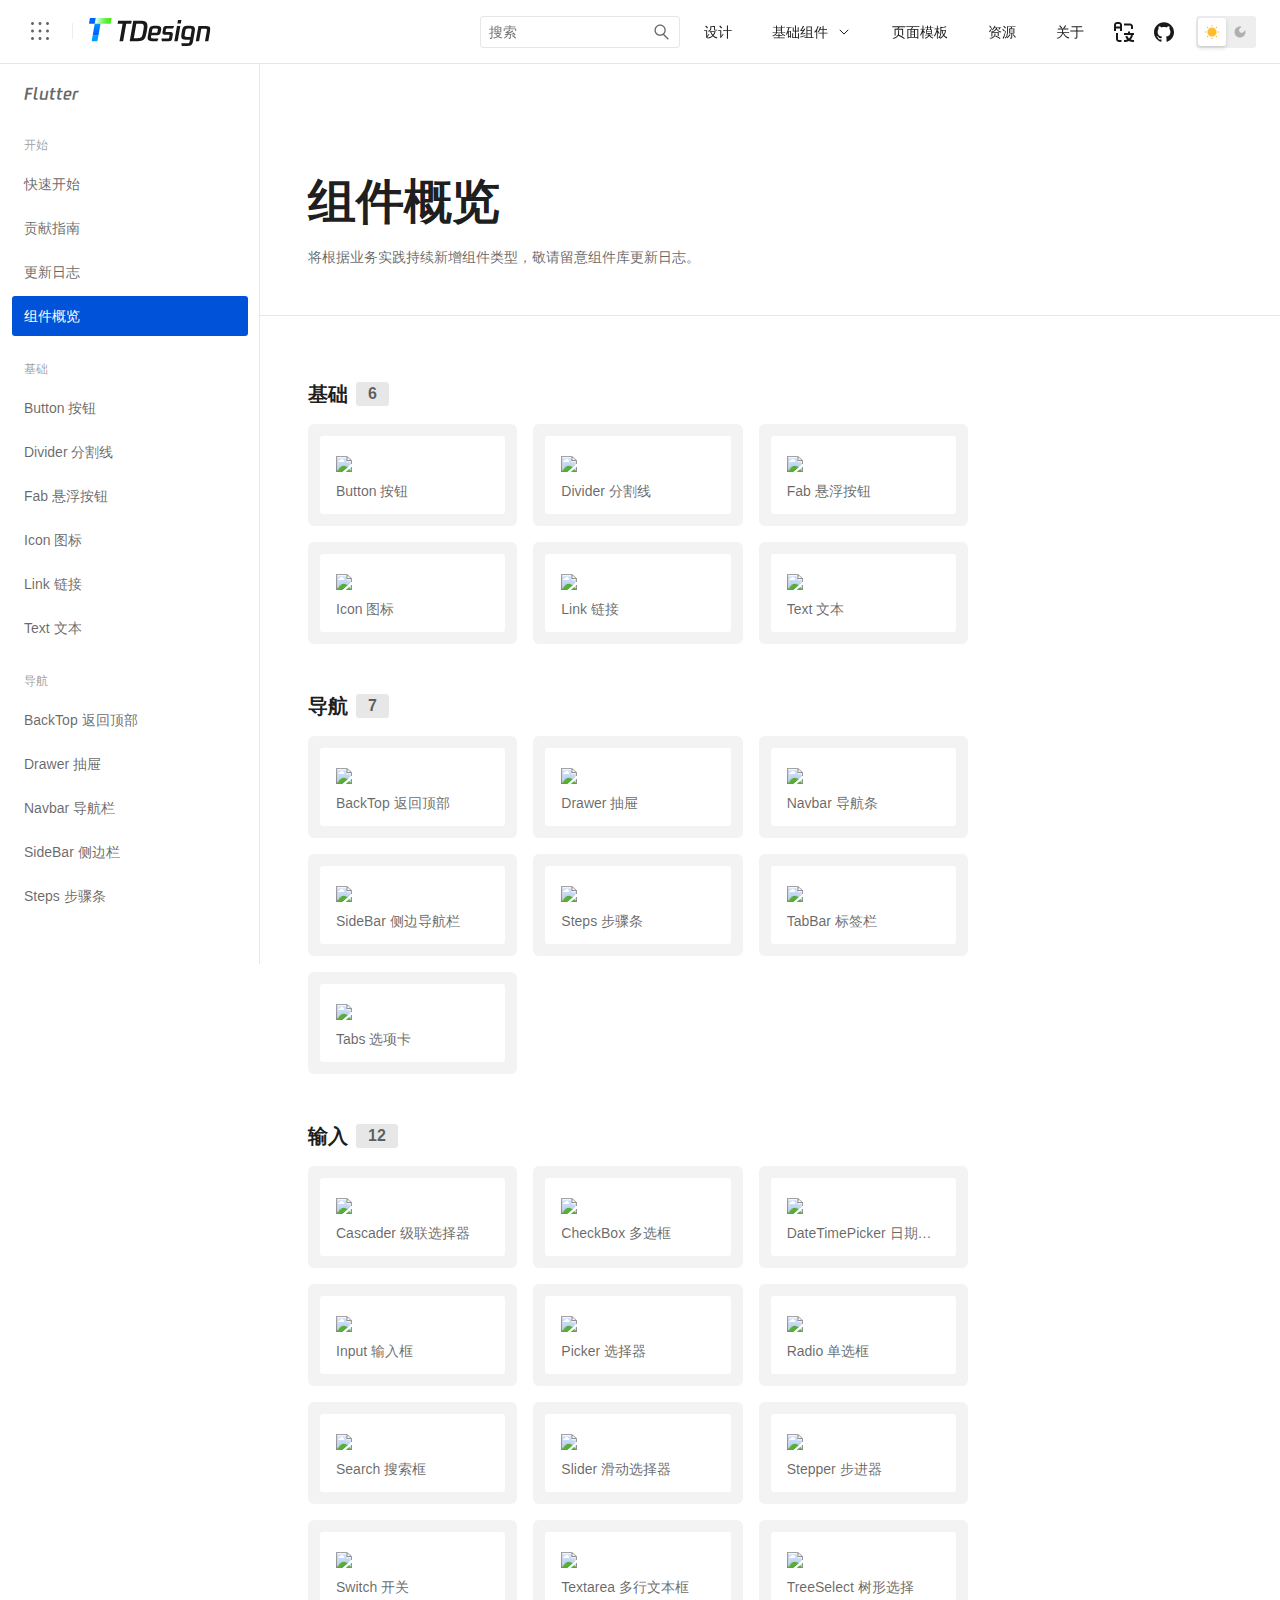
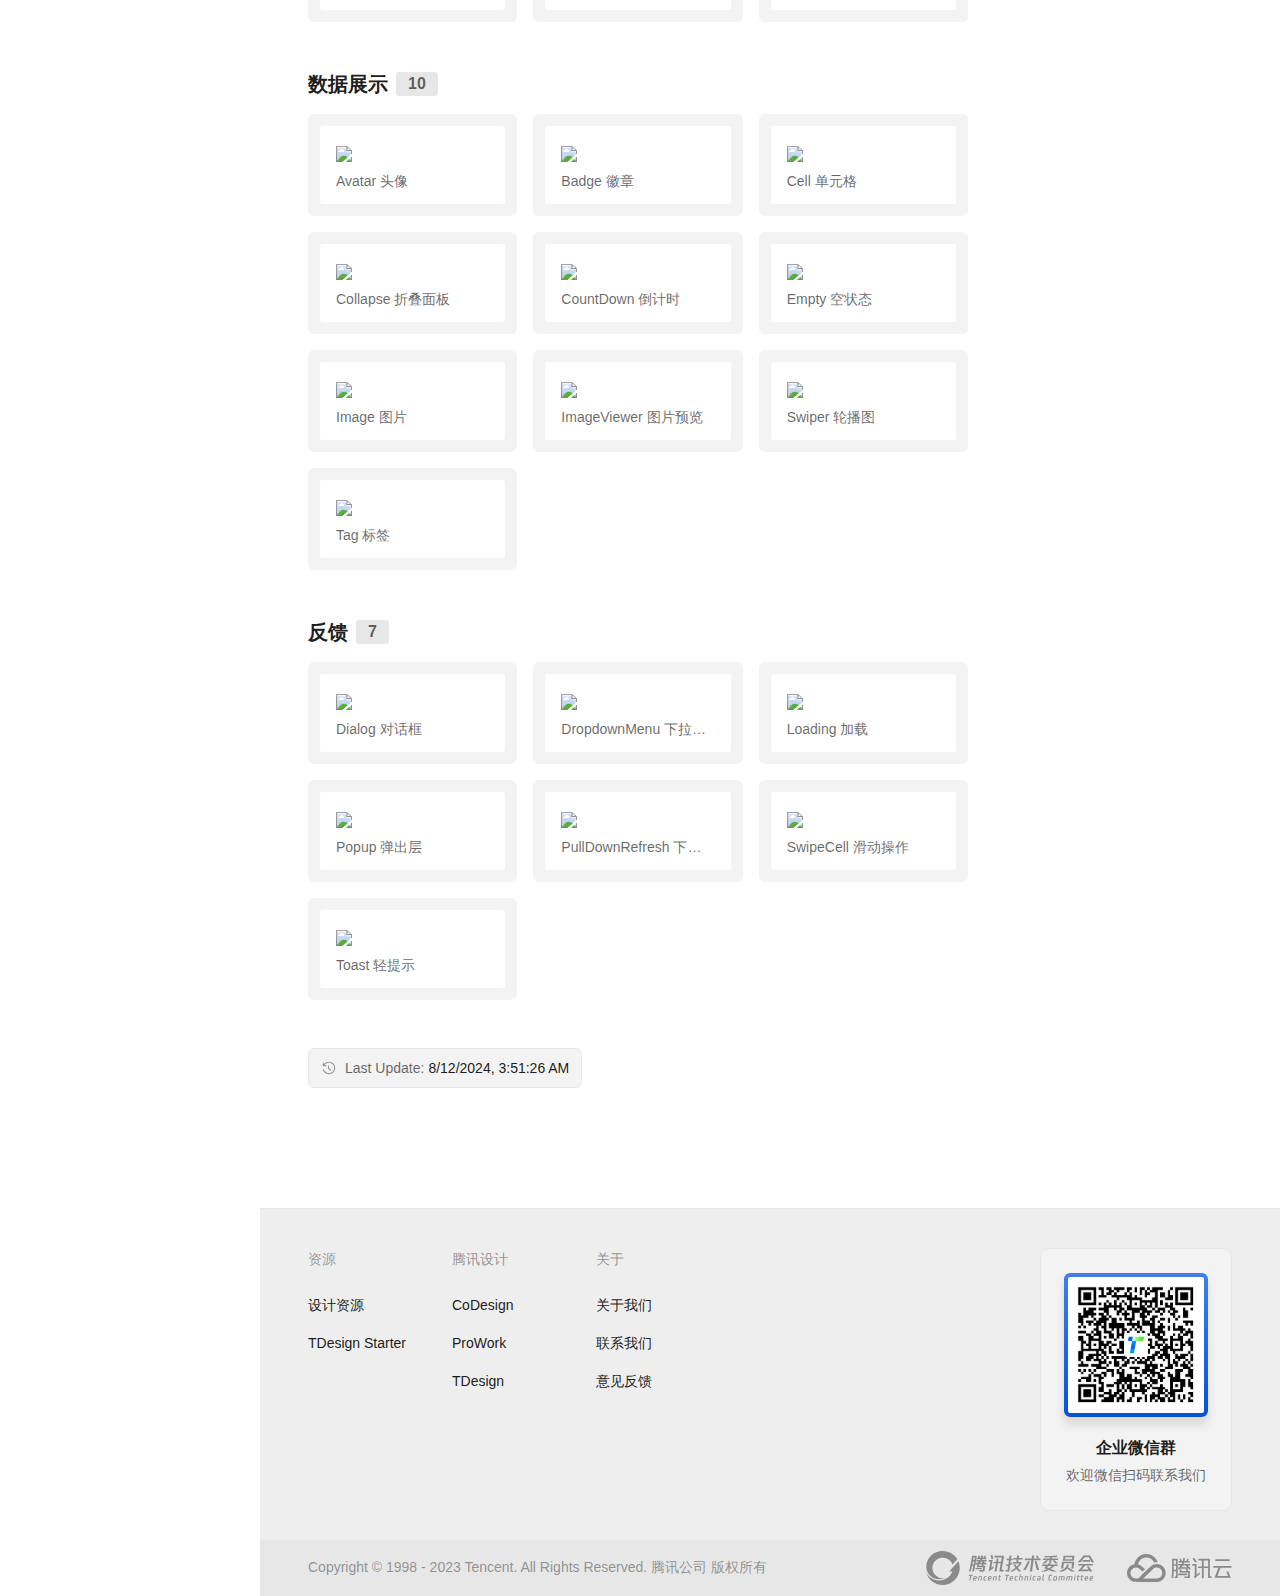
==== index.html @ 35af296a "修改路径" ====
<!DOCTYPE html>
<html>
<head>
  <meta charset="UTF-8">
  <meta name="viewport" content="width=device-width, initial-scale=1.0">
  <meta http-equiv="X-UA-Compatible" content="ie=edge">
  <title>TDesign</title>
  <!--[if lte IE 9]>
  <style>
    #app {
      display: none;
    }
  </style>
  <![endif]-->
  <script type="module" crossorigin src="/assets/site.b6fa4b6e.js"></script>
  <link rel="stylesheet" href="/assets/site.03813354.css">
</head>

<body>
  <!--[if lte IE 9]>
    <h1 style="position: absolute; width: 100%; text-align:center; top: 45%">请使用 IE 10 以及更新版本的浏览器访问，建议使用 <a href="https://www.google.cn/chrome/">Chrome</a></h1>
  <![endif]-->

  <td-stats></td-stats>
  <div id="app">
    <app></app>
  </div>
  
</body>
</html>
---- assets/site.03813354.css ----
:root,:root[theme-mode=light]{--header-height: 64px;--doc-header-height: 252px;--aside-width: 260px;--footer-height: 388px;--border-radius: 3px;--theme-block-light-display: block;--theme-block-dark-display: none;--content-max-width: 960px;--content-padding-right: 264px;--content-padding-left-right: 24px;--header-box-shadow: inset 0 -1px 0 #e7e7e7;--footer-box-shadow: inset 0 1px 0 #e7e7e7;--aside-box-shadow: inset -1px 0 0 #e7e7e7;--portal-box-shadow: inset 1px 0px 0px #dcdcdc, inset -1px 0px 0px #dcdcdc, inset 0px -1px 0px #dcdcdc, inset 0px 1px 0px #dcdcdc;--table-box-shadow: inset 0px 1px 0px #e7e7e7, inset 0px -1px 0px #e7e7e7, inset -1px 0px 0px #e7e7e7, inset 1px 0px 0px #e7e7e7;--shadow-1: 0 1px 10px rgba(0, 0, 0, .05), 0 4px 5px rgba(0, 0, 0, 8%), 0 2px 4px -1px rgba(0, 0, 0, 12%);--shadow-2: 0 3px 14px 2px rgba(0, 0, 0, .05), 0 8px 10px 1px rgba(0, 0, 0, 6%), 0 5px 5px -3px rgba(0, 0, 0, 10%);--shadow-3: 0 6px 30px 5px rgba(0, 0, 0, .05), 0 16px 24px 2px rgba(0, 0, 0, 4%), 0 8px 10px -5px rgba(0, 0, 0, 8%);--shadow-inset-top: inset 0 .5px 0 #dcdcdc;--shadow-inset-right: inset .5px 0 0 #dcdcdc;--shadow-inset-bottom: inset 0 -.5px 0 #dcdcdc;--shadow-inset-left: inset -.5px 0 0 #dcdcdc;--anim-time-fn-easing: cubic-bezier(.38, 0, .24, 1);--anim-time-fn-ease-out: cubic-bezier(0, 0, .15, 1);--anim-time-fn-ease-in: cubic-bezier(.82, 0, 1, .9);--anim-duration-base: .2s;--anim-duration-moderate: .24s;--anim-duration-slow: .28s;--bg-color-page: #f5f5f5;--bg-color-secondarypage: #f5f5f5;--bg-color-demo: #fff;--bg-color-demo-secondary: #eee;--bg-color-code: #f3f3f3;--bg-color-code-linear: linear-gradient(180deg, #f3f3f3 0%, rgba(243, 243, 243, 0) 100%);--bg-color-footer: #eee;--bg-color-secondaryfooter: #e7e7e7;--bg-color-docpage: #fff;--bg-color-container: #fff;--bg-color-container-transparent: rgba(255, 255, 255, .9);--bg-color-secondarycontainer: #f5f5f5;--bg-color-component: #eee;--bg-color-component-transparent: rgba(238, 238, 238, .8);--bg-color-tag: #eee;--bg-color-tab: #eee;--bg-color-table: #fff;--bg-color-thead: #dcdcdc;--bg-color-navigation: #fff;--bg-color-card: #fff;--component-stroke: #eee;--component-border: #e7e7e7;--bg-color-demo-hover: rgba(0, 0, 0, .05);--bg-color-demo-select: rgba(0, 0, 0, .1);--bg-color-code-hover: #e7e7e7;--bg-color-code-select: #dcdcdc;--bg-color-container-hover: #f3f3f3;--bg-color-container-select: #eee;--bg-color-component-hover: #dcdcdc;--bg-color-component-select: #a6a6a6;--bg-color-tab-select: #fff;--bg-color-table-hover: #f5f5f5;--bg-color-navigation-hover: #f3f3f3;--bg-color-navigation-select: #e7e7e7;--bg-color-card-hover: #f3f3f3;--bg-color-scroll: rgba(0, 0, 0, .14);--bg-color-component-disabled: #eee;--text-primary: rgba(0, 0, 0, .9);--text-secondary: rgba(0, 0, 0, .6);--text-placeholder: rgba(0, 0, 0, .4);--text-disabled: rgba(0, 0, 0, .26);--text-anti: #fff;--text-interactive: #0052d9;--brand-main: #0052d9;--brand-main-hover: #366ef4;--brand-main-focus: #d9e1ff;--brand-main-disabled: #b5c7ff;--brand-main-light: rgba(0, 82, 217, .1);--error-1: #fff0ed;--error-8: #881f1c;--error-main: #d54941;--error-main-hover: #f6685d;--error-main-disabled: #ffb9b0;--error-main-light: rgba(213, 73, 65, .1);--warning-main: #e37318;--warning-main-hover: #fa9550;--warning-main-disabled: #ffb98c;--warning-main-light: rgba(227, 115, 24, .1);--success-main: #2ba471;--success-main-disabled: rgba(43, 164, 113, .25);--success-main-light: rgba(43, 164, 113, .1);--bg-color-theme-transparent: rgba(238, 238, 238, .6);--bg-color-theme-secondary: #f3f3f3;--bg-color-theme-surface: #fff;--bg-color-theme-tertiary: #e7e7e7;--theme-component-border: rgba(0, 0, 0, .06);--bg-color-theme-radio: #e7e7e7;--bg-color-theme-radio-active: #fff}@media screen and (max-width: 960px){:root,:root[theme-mode=light]{--content-padding-right: 0}}@media screen and (min-width: 1200px){:root,:root[theme-mode=light]{--content-padding-left-right: 48px}}@media screen and (min-width: 1920px){:root,:root[theme-mode=light]{--content-max-width: 1200px}}:root[theme-mode=dark]{background:var(--bg-color-page);--theme-block-light-display: none;--theme-block-dark-display: block;--header-box-shadow: inset 0 -1px 0 #4b4b4b;--footer-box-shadow: inset 0 1px 0 #4b4b4b;--aside-box-shadow: inset -1px 0 0 #4b4b4b;--portal-box-shadow: inset 1px 0px 0px #5e5e5e, inset -1px 0px 0px #5e5e5e, inset 0px -1px 0px #5e5e5e, inset 0px 1px 0px #5e5e5e;--table-box-shadow: inset 0px 1px 0px #4b4b4b, inset 0px -1px 0px #4b4b4b, inset -1px 0px 0px #4b4b4b, inset 1px 0px 0px #4b4b4b;--shadow-1: 0 4px 6px rgba(0, 0, 0, .06), 0 1px 10px rgba(0, 0, 0, 8%), 0 2px 4px rgba(0, 0, 0, 12%);--shadow-2: 0 8px 10px rgba(0, 0, 0, .12), 0 3px 14px rgba(0, 0, 0, 10%), 0 5px 5px rgba(0, 0, 0, 16%);--shadow-3: 0 16px 24px rgba(0, 0, 0, .14), 0 6px 30px rgba(0, 0, 0, 12%), 0 8px 10px rgba(0, 0, 0, 20%);--shadow-inset-top: inset 0 .5px 0 #5e5e5e;--shadow-inset-right: inset .5px 0 0 #5e5e5e;--shadow-inset-bottom: inset 0 -.5px 0 #5e5e5e;--shadow-inset-left: inset -.5px 0 0 #5e5e5e;--bg-color-page: #242424;--bg-color-secondarypage: #181818;--bg-color-demo: #181818;--bg-color-demo-secondary: #181818;--bg-color-code: #2c2c2c;--bg-color-code-linear: linear-gradient(180deg, #2c2c2c 0%, rgba(44, 44, 44, 0) 100%);--bg-color-footer: #181818;--bg-color-secondaryfooter: #101010;--bg-color-docpage: #242424;--bg-color-container: #242424;--bg-color-container-transparent: rgba(44, 44, 44, .9);--bg-color-secondarycontainer: #383838;--bg-color-component: #383838;--bg-color-component-transparent: rgba(75, 75, 75, .9);--bg-color-tag: #4b4b4b;--bg-color-tab: #383838;--bg-color-table: #242424;--bg-color-thead: #4b4b4b;--bg-color-navigation: #2c2c2c;--bg-color-card: #383838;--component-stroke: #383838;--component-border: #4b4b4b;--bg-color-demo-hover: rgba(255, 255, 255, .05);--bg-color-demo-select: rgba(255, 255, 255, .1);--bg-color-code-hover: #383838;--bg-color-code-select: #4b4b4b;--bg-color-container-hover: #383838;--bg-color-container-select: #4b4b4b;--bg-color-component-hover: #5e5e5e;--bg-color-component-select: #777;--bg-color-tab-select: #4b4b4b;--bg-color-table-hover: #2c2c2c;--bg-color-navigation-hover: #383838;--bg-color-navigation-select: #4b4b4b;--bg-color-card-hover: #4b4b4b;--bg-color-scroll: rgba(255, 255, 255, .14);--bg-color-component-disabled: #242424;--text-primary: rgba(255, 255, 255, .9);--text-secondary: rgba(255, 255, 255, .55);--text-placeholder: rgba(255, 255, 255, .35);--text-disabled: rgba(255, 255, 255, .22);--text-anti: #fff;--text-interactive: #4582E6;--brand-main: #4582e6;--brand-main-hover: #2667d4;--brand-main-focus: #173463;--brand-main-disabled: #143975;--brand-main-light: rgba(69, 130, 230, .2);--error-1: #472324;--error-8: #ec888e;--error-main: #c64751;--error-main-hover: #a03f46;--error-main-disabled: #951114;--error-main-light: rgba(227, 77, 89, .1);--warning-main: #cf6e2d;--warning-main-hover: #a75d2b;--warning-main-disabled: #733c23;--warning-main-light: rgba(237, 123, 47, .1);--success-main: #059465;--success-main-hover: #0d7a55;--success-main-disabled: rgba(0, 168, 112, .25);--success-main-light: rgba(0, 168, 112, .1);--bg-color-theme-transparent: rgba(44, 44, 44, .6);--bg-color-theme-secondary: #424242;--bg-color-theme-surface: #4d4d4d;--bg-color-theme-tertiary: #5e5e5e;--theme-component-border: rgba(255, 255, 255, .06);--bg-color-theme-radio: #424242;--bg-color-theme-radio-active: #5e5e5e}:root[theme-mode=dark] img{filter:brightness(.85)}html,body{margin:0;padding:0;color:var(--text-secondary);font-family:BlinkMacSystemFont,-apple-system,Segoe UI,Roboto,Helvetica,Arial,sans-serif;font-size:14px;-webkit-font-smoothing:antialiased;-moz-osx-font-smoothing:grayscale}html::-webkit-scrollbar-corner,body::-webkit-scrollbar-corner{width:0}html::-webkit-scrollbar,body::-webkit-scrollbar{width:16px;height:16px;background:transparent}html::-webkit-scrollbar-track,body::-webkit-scrollbar-track{background:var(--bg-color-page)}html::-webkit-scrollbar-thumb,body::-webkit-scrollbar-thumb{border-radius:8px;border:4px solid transparent;background-clip:content-box;background-color:var(--bg-color-scroll)}ul,dl,ol{margin:0;padding:0 0 0 1.2em;line-height:22px}h1,h2,h3,h4,h5,h6,p{margin:0}@font-face{font-family:TencentSansW7;src:url(/assets/tencent-w7.0724dd62.ttf);font-weight:400;font-style:normal;font-display:swap}@font-face{font-family:TCloudNumber;src:url(/assets/TCloudNumber.f712f74b.ttf);font-weight:400;font-style:normal;font-display:swap}@keyframes gradient{0%{background-position:0 0}to{background-position:-200% 0}}@keyframes nprogress-spinner{0%{transform:rotate(0)}to{transform:rotate(360deg)}}#nprogress{pointer-events:none}#nprogress .bar{position:fixed;z-index:1031;top:0;left:0;width:100%;height:4px;background:repeating-linear-gradient(to right,#0062fa 0%,#ffbd2e 25%,#ff454f 50%,#ffbd2e 75%,#0062fa 100%);background-size:200% auto;background-position:0 100%;animation:gradient 6s infinite;animation-fill-mode:forwards;animation-timing-function:linear}#nprogress .peg{display:block;position:absolute;right:0px;width:100px;height:100%;box-shadow:0 0 10px #29d,0 0 5px #29d;opacity:1;transform:rotate(3deg) translateY(-4px)}#nprogress .spinner{display:none;position:fixed;z-index:1031;top:15px;right:15px}#nprogress .spinner-icon{width:18px;height:18px;box-sizing:border-box;border:solid 2px transparent;border-top-color:#29d;border-left-color:#29d;border-radius:50%;animation:nprogress-spinner .4s linear infinite}.nprogress-custom-parent{overflow:hidden;position:relative}.nprogress-custom-parent #nprogress .spinner,.nprogress-custom-parent #nprogress .bar{position:absolute}:root .__light__,:root[theme-mode=light] .__light__{display:block}:root .__dark__,:root[theme-mode=light] .__dark__{display:none}:root[theme-mode=dark] .__light__{display:none}:root[theme-mode=dark] .__dark__{display:block}div[name=DOC] img,div[name=API] img,div[name=DESIGN] img{max-width:100%;margin:16px 0 8px}div[name=DOC] em,div[name=API] em,div[name=DESIGN] em{font-size:12px;line-height:20px}div[name=DOC] blockquote,div[name=DEMO] blockquote,div[name=API] blockquote,div[name=DESIGN] blockquote{display:block;overflow:auto;border-left:2px solid var(--component-border);background:var(--bg-color-code);color:var(--text-primary);padding:12px 12px 12px 24px;margin:16px 0}div[name=DOC]>ul:not([class]) li,div[name=DEMO]>ul:not([class]) li,div[name=API]>ul:not([class]) li,div[name=DESIGN]>ul:not([class]) li,div[name=DOC]>ol:not([class]) li,div[name=DEMO]>ol:not([class]) li,div[name=API]>ol:not([class]) li,div[name=DESIGN]>ol:not([class]) li{margin-top:4px}div[name=DOC]>h5:not([class]),div[name=DEMO]>h5:not([class]),div[name=API]>h5:not([class]),div[name=DESIGN]>h5:not([class]){font-weight:500}div[name=DOC]>p:not([class]),div[name=DEMO]>p:not([class]),div[name=API]>p:not([class]),div[name=DESIGN]>p:not([class]){margin:16px 0 8px}div[name=DOC]>:first-child,div[name=DEMO]>:first-child,div[name=API]>:first-child,div[name=DESIGN]>:first-child{margin-top:0}div[name=DOC] pre,div[name=DEMO] pre,div[name=API] pre,div[name=DESIGN] pre{color:var(--text-primary);padding:20px 24px;border-radius:6px;border:1px solid var(--component-border);background:var(--bg-color-code);overflow:auto;position:relative}div[name=DOC] pre:hover::-webkit-scrollbar-thumb,div[name=DEMO] pre:hover::-webkit-scrollbar-thumb,div[name=API] pre:hover::-webkit-scrollbar-thumb,div[name=DESIGN] pre:hover::-webkit-scrollbar-thumb{background-color:var(--bg-color-scroll)}div[name=DOC] pre::-webkit-scrollbar-corner,div[name=DEMO] pre::-webkit-scrollbar-corner,div[name=API] pre::-webkit-scrollbar-corner,div[name=DESIGN] pre::-webkit-scrollbar-corner{width:0}div[name=DOC] pre::-webkit-scrollbar,div[name=DEMO] pre::-webkit-scrollbar,div[name=API] pre::-webkit-scrollbar,div[name=DESIGN] pre::-webkit-scrollbar{width:12px;height:12px;background-color:transparent}div[name=DOC] pre::-webkit-scrollbar-thumb,div[name=DEMO] pre::-webkit-scrollbar-thumb,div[name=API] pre::-webkit-scrollbar-thumb,div[name=DESIGN] pre::-webkit-scrollbar-thumb{border-radius:6px;border:4px solid transparent;background-clip:content-box;background-color:transparent}div[name=DOC] *:not(pre)>code,div[name=DEMO] *:not(pre)>code,div[name=API] *:not(pre)>code,div[name=DESIGN] *:not(pre)>code{margin:0 2px;color:var(--error-8);background:var(--error-1);border-radius:3px;padding:2px 6px;font-size:12px;word-break:break-word}div[name=DOC] code,div[name=DEMO] code,div[name=API] code,div[name=DESIGN] code,div[name=DOC] code *,div[name=DEMO] code *,div[name=API] code *,div[name=DESIGN] code *{font-family:SFMono-Regular,Consolas,Liberation Mono,Menlo,monospace}div[name=DOC] a:not([class]),div[name=DEMO] a:not([class]),div[name=API] a:not([class]),div[name=DESIGN] a:not([class]){line-height:24px;text-decoration:none;color:var(--text-interactive)}div[name=DOC]>table,div[name=DEMO]>table,div[name=API]>table,div[name=DESIGN]>table{width:100%;background:var(--bg-color-table);border-radius:6px;border-collapse:collapse;overflow:hidden;margin:16px 0;box-shadow:var(--table-box-shadow)}div[name=DOC]>table thead,div[name=DEMO]>table thead,div[name=API]>table thead,div[name=DESIGN]>table thead{background:var(--bg-color-tag);font-weight:400}div[name=DOC]>table thead th,div[name=DEMO]>table thead th,div[name=API]>table thead th,div[name=DESIGN]>table thead th{border:0}div[name=DOC]>table thead tr:hover,div[name=DEMO]>table thead tr:hover,div[name=API]>table thead tr:hover,div[name=DESIGN]>table thead tr:hover{background:var(--bg-color-tag)}div[name=DOC]>table tr,div[name=DEMO]>table tr,div[name=API]>table tr,div[name=DESIGN]>table tr{transition:all .2s}div[name=DOC]>table tr:hover,div[name=DEMO]>table tr:hover,div[name=API]>table tr:hover,div[name=DESIGN]>table tr:hover{background-color:var(--bg-color-table-hover)}div[name=DOC]>table td:first-child,div[name=DEMO]>table td:first-child,div[name=API]>table td:first-child,div[name=DESIGN]>table td:first-child{font-weight:700}div[name=DOC]>table td:nth-child(1),div[name=DEMO]>table td:nth-child(1),div[name=API]>table td:nth-child(1),div[name=DESIGN]>table td:nth-child(1){font-weight:700}div[name=DOC]>table td:nth-child(4),div[name=DEMO]>table td:nth-child(4),div[name=API]>table td:nth-child(4),div[name=DESIGN]>table td:nth-child(4){word-break:break-all}div[name=DOC]>table th,div[name=DEMO]>table th,div[name=API]>table th,div[name=DESIGN]>table th,div[name=DOC]>table td,div[name=DEMO]>table td,div[name=API]>table td,div[name=DESIGN]>table td{padding:16px;line-height:22px;text-align:left;font-size:14px;border-bottom:1px solid var(--component-stroke)}div[name=DOC]>table th,div[name=DEMO]>table th,div[name=API]>table th,div[name=DESIGN]>table th{white-space:nowrap}div[name=DOC] nav+h1,div[name=DEMO] nav+h1,div[name=API] nav+h1,div[name=DESIGN] nav+h1,div[name=DOC] nav+h2,div[name=DEMO] nav+h2,div[name=API] nav+h2,div[name=DESIGN] nav+h2,div[name=DOC] nav+h3,div[name=DEMO] nav+h3,div[name=API] nav+h3,div[name=DESIGN] nav+h3,div[name=DOC] nav+h4,div[name=DEMO] nav+h4,div[name=API] nav+h4,div[name=DESIGN] nav+h4{margin-top:0}div[name=DOC]>h1,div[name=DEMO]>h1,div[name=API]>h1,div[name=DESIGN]>h1{font-weight:700;font-size:48px;line-height:56px;margin-bottom:24px}div[name=DOC]>h2,div[name=DEMO]>h2,div[name=API]>h2,div[name=DESIGN]>h2{font-weight:700;font-size:28px;line-height:36px;margin:64px 0 24px;display:flex;align-items:center}div[name=DOC]>h2 .tdesign-header-anchor,div[name=DEMO]>h2 .tdesign-header-anchor,div[name=API]>h2 .tdesign-header-anchor,div[name=DESIGN]>h2 .tdesign-header-anchor,div[name=DOC]>h2 .header-anchor,div[name=DEMO]>h2 .header-anchor,div[name=API]>h2 .header-anchor,div[name=DESIGN]>h2 .header-anchor{width:32px;height:32px;background-image:url(/assets/link.800addc3.svg);background-repeat:no-repeat;background-size:100% auto;margin-left:8px;font-size:0}div[name=DOC]>h2:hover a,div[name=DEMO]>h2:hover a,div[name=API]>h2:hover a,div[name=DESIGN]>h2:hover a{opacity:1}div[name=DOC]>h3,div[name=DEMO]>h3,div[name=API]>h3,div[name=DESIGN]>h3{font-weight:700;font-size:20px;line-height:28px;margin:48px 0 8px;display:flex;align-items:center}div[name=DOC]>h3 .tdesign-header-anchor,div[name=DEMO]>h3 .tdesign-header-anchor,div[name=API]>h3 .tdesign-header-anchor,div[name=DESIGN]>h3 .tdesign-header-anchor,div[name=DOC]>h3 .header-anchor,div[name=DEMO]>h3 .header-anchor,div[name=API]>h3 .header-anchor,div[name=DESIGN]>h3 .header-anchor{width:24px;height:24px;background-image:url(/assets/link.800addc3.svg);background-repeat:no-repeat;background-size:100% auto;margin-left:8px;font-size:0}div[name=DOC]>h3:hover a,div[name=DEMO]>h3:hover a,div[name=API]>h3:hover a,div[name=DESIGN]>h3:hover a{opacity:1}div[name=DOC]>h4,div[name=DEMO]>h4,div[name=API]>h4,div[name=DESIGN]>h4{font-size:16px;line-height:24px;margin:32px 0 8px;font-weight:700;display:flex;align-items:center}div[name=DOC]>h4 .tdesign-header-anchor,div[name=DEMO]>h4 .tdesign-header-anchor,div[name=API]>h4 .tdesign-header-anchor,div[name=DESIGN]>h4 .tdesign-header-anchor,div[name=DOC]>h4 .header-anchor,div[name=DEMO]>h4 .header-anchor,div[name=API]>h4 .header-anchor,div[name=DESIGN]>h4 .header-anchor{width:20px;height:20px;background-image:url(/assets/link.800addc3.svg);background-repeat:no-repeat;background-size:100% auto;margin-left:8px;font-size:0}div[name=DOC]>h4:hover a,div[name=DEMO]>h4:hover a,div[name=API]>h4:hover a,div[name=DESIGN]>h4:hover a{opacity:1}div[name=DOC]>h5,div[name=DEMO]>h5,div[name=API]>h5,div[name=DESIGN]>h5{font-size:14px;line-height:22px;margin:8px 0 16px;font-weight:400}div[name=DOC]>h5 .tdesign-header-anchor,div[name=DEMO]>h5 .tdesign-header-anchor,div[name=API]>h5 .tdesign-header-anchor,div[name=DESIGN]>h5 .tdesign-header-anchor,div[name=DOC]>h5 .header-anchor,div[name=DEMO]>h5 .header-anchor,div[name=API]>h5 .header-anchor,div[name=DESIGN]>h5 .header-anchor{display:none}div[name=DOC]>p,div[name=DEMO]>p,div[name=API]>p,div[name=DESIGN]>p{font-size:14px;line-height:22px;color:var(--text-primary)}div[name=DOC] hr,div[name=DEMO] hr,div[name=API] hr,div[name=DESIGN] hr{opacity:0;margin:16px 0}div[name=DOC] .tdesign-header-anchor,div[name=DEMO] .tdesign-header-anchor,div[name=API] .tdesign-header-anchor,div[name=DESIGN] .tdesign-header-anchor,div[name=DOC] .header-anchor,div[name=DEMO] .header-anchor,div[name=API] .header-anchor,div[name=DESIGN] .header-anchor{text-decoration:none;transition:opacity .3s;opacity:0}.tdesign-toc_container{width:240px;padding-right:10px;max-height:480px;max-height:min(calc(100vh - 550px),480px);overflow:hidden auto;position:absolute;right:24px;top:316px;box-sizing:border-box}@media screen and (max-width: 960px){.tdesign-toc_container{display:none}}.tdesign-toc_container::-webkit-scrollbar-corner{width:0}.tdesign-toc_container::-webkit-scrollbar{width:12px;height:12px;background:transparent}.tdesign-toc_container::-webkit-scrollbar-thumb{border-radius:6px;border:4px solid transparent;background-clip:content-box;background-color:var(--bg-color-scroll)}.tdesign-toc_container .tdesign-toc_list{padding-left:0;font-size:12px;line-height:20px;list-style:none;border-left:1px solid var(--component-stroke)}.tdesign-toc_container .tdesign-toc_list .tdesign-toc_list_item{list-style:none;margin-left:0;padding-left:0}.tdesign-toc_container .tdesign-toc_list .tdesign-toc_list_item .tdesign-toc_list{border-left:0;text-indent:16px}.tdesign-toc_container .tdesign-toc_list .tdesign-toc_list_item_a{margin-left:-1px;padding-left:16px;margin-bottom:4px;overflow:hidden;color:var(--text-secondary);display:block;text-decoration:none;white-space:nowrap;text-overflow:ellipsis;border-left:1px solid transparent}.tdesign-toc_container .tdesign-toc_list .tdesign-toc_list_item_a:hover{color:var(--text-primary)}.tdesign-toc_container .tdesign-toc_list .tdesign-toc_list_item_a.active{color:var(--brand-main);border-left:1px solid var(--brand-main)}div[name=DESIGN] h5+.legend{margin-top:-16px}div[name=DESIGN] img{display:block;border-radius:6px;border:1px solid var(--component-border)}div[name=DESIGN] img.tag{margin:0;width:25%;max-width:60px;border:0}div[name=DESIGN] .legend{display:flex;justify-content:space-between;align-items:flex-start;flex-wrap:wrap}div[name=DESIGN] .legend .item{width:calc(50% - 12px)}div[name=DOC] image{margin:0;border-radius:6px;border:1px solid var(--component-stroke)}div[name=DOC] h3 .tag{color:var(--text-secondary);padding:0 12px;border-radius:3px;background:var(--component-border);margin-left:8px;font-style:normal;line-height:24px;font-size:16px;font-weight:600}div[name=DOC] .image-group{margin-top:16px;display:flex;flex-wrap:wrap;column-gap:16px;row-gap:16px}div[name=DOC] .image-wrapper{background:var(--bg-color-code);border-radius:6px;padding:12px;box-sizing:border-box}@media screen and (min-width: 1440px){div[name=DOC] .image-wrapper{width:calc((100% - 48px)/4)}}@media screen and (min-width: 750px) and (max-width: 1439px){div[name=DOC] .image-wrapper{width:calc((100% - 32px) / 3)}}@media screen and (max-width: 749px){div[name=DOC] .image-wrapper{width:calc((100% - 16px)/2)}}div[name=DOC] .image-wrapper .item{background:var(--bg-color-card);border-radius:3px;padding:12px 16px;display:inline-block;width:100%;box-sizing:border-box;cursor:pointer;text-decoration:none;transition:transform .24s cubic-bezier(.38,0,.24,1),box-shadow .24s linear,opacity .24s linear}div[name=DOC] .image-wrapper .item:hover{color:var(--text-primary);transform:translateY(-2px);box-shadow:0 6px 30px 5px #0000000d,0 16px 24px 2px #0000000a,0 8px 10px -5px #00000014}div[name=DOC] .image-wrapper .item:hover .name{color:var(--text-primary)}div[name=DOC] .image-wrapper .item img{margin:8px 0;max-width:100%;height:auto;filter:none}div[name=DOC] .image-wrapper .item .name{line-height:22px;color:var(--text-secondary);text-overflow:ellipsis;overflow:hidden;white-space:pre;transition:all .2s linear}div[name=DOC].timeline{padding-left:32px;position:relative;overflow:hidden}div[name=DOC].timeline:after{content:"";position:absolute;top:24px;left:3px;width:2px;height:100%;background:var(--brand-main)}div[name=DOC].timeline h2{position:relative}div[name=DOC].timeline h2 td-code,div[name=DOC].timeline h2 code{padding:2px 12px;border-radius:3px;background:var(--bg-color-tag);margin-left:24px;color:var(--text-primary);font-size:20px}div[name=DOC].timeline h2:before{content:"";position:absolute;left:-32px;width:8px;height:8px;border:2px solid var(--brand-main);background:var(--bg-color-docpage);outline:8px solid var(--bg-color-docpage);box-sizing:border-box;border-radius:50%;z-index:10}div[name=DOC].timeline h2:last-of-type:after{content:"";position:absolute;top:30px;left:-32px;z-index:10;width:8px;height:9999px;background:var(--bg-color-docpage)}div[name=DOC].timeline h3{font-size:20px;line-height:28px}code[class*=language-],pre[class*=language-]{text-align:left;white-space:pre;word-spacing:normal;word-break:normal;word-wrap:normal;font-family:ui-monospace,SFMono-Regular,SF Mono,Menlo,Consolas,Liberation Mono,monospace;font-size:1em;line-height:1.5em;tab-size:4;hyphens:none}code[class*=language-]::selection,pre[class*=language-]::selection,code[class*=language-] ::selection,pre[class*=language-] ::selection{background:#d6dbe3;color:#263238}:not(pre)>code[class*=language-]{white-space:normal;border-radius:.2em;padding:.1em}pre[class*=language-]{overflow:auto;position:relative}.language-css>code,.language-sass>code,.language-scss>code{color:#c24c08}[class*=language-] .namespace{opacity:.7}.token.atrule{color:#6d3bac}.token.attr-name{color:#007edf}.token.attr-value,.token.attribute{color:#d29c00}.token.boolean{color:#6d3bac}.token.builtin,.token.cdata,.token.char,.token.class{color:#007edf}.token.class-name{color:#003cbf}.token.comment{color:#97a3b7}.token.constant{color:#6d3bac}.token.deleted{color:#b01531}.token.doctype{color:#97a3b7}.token.entity{color:#b01531}.token.function{color:#6d3bac}.token.hexcode{color:#c24c08}.token.id,.token.important{color:#6d3bac;font-weight:700}.token.inserted{color:#007edf}.token.keyword{color:#6d3bac}.token.number{color:#c24c08}.token.operator{color:#007edf}.token.prolog{color:#97a3b7}.token.property{color:#007edf}.token.pseudo-class,.token.pseudo-element{color:#d29c00}.token.punctuation{color:#007edf}.token.regex{color:#003cbf}.token.selector{color:#b01531}.token.string{color:#d29c00}.token.symbol{color:#6d3bac}.token.tag{color:#b01531}.token.unit{color:#c24c08}.token.url,.token.variable{color:#b01531}:root[theme-mode=dark] code[class*=language-],:root[theme-mode=dark] pre[class*=language-]{text-align:left;white-space:pre;word-spacing:normal;word-break:normal;word-wrap:normal;font-family:ui-monospace,SFMono-Regular,SF Mono,Menlo,Consolas,Liberation Mono,monospace;font-size:1em;line-height:1.5em;tab-size:4;hyphens:none}:root[theme-mode=dark] code[class*=language-]::selection,:root[theme-mode=dark] pre[class*=language-]::selection,:root[theme-mode=dark] code[class*=language-] ::selection,:root[theme-mode=dark] pre[class*=language-] ::selection{background:#d6dbe3;color:#263238}:root[theme-mode=dark] :not(pre)>code[class*=language-]{white-space:normal;border-radius:.2em;padding:.1em}:root[theme-mode=dark] pre[class*=language-]{overflow:auto;position:relative}:root[theme-mode=dark] .language-css>code,:root[theme-mode=dark] .language-sass>code,:root[theme-mode=dark] .language-scss>code{color:#f2995f}:root[theme-mode=dark] [class*=language-] .namespace{opacity:.7}:root[theme-mode=dark] .token.atrule{color:#ae78f0}:root[theme-mode=dark] .token.attr-name{color:#3280ff}:root[theme-mode=dark] .token.attr-value{color:#fbca25}:root[theme-mode=dark] .token.attribute{color:#fbca25}:root[theme-mode=dark] .token.boolean{color:#ae78f0}:root[theme-mode=dark] .token.builtin{color:#3280ff}:root[theme-mode=dark] .token.cdata{color:#3280ff}:root[theme-mode=dark] .token.char{color:#3280ff}:root[theme-mode=dark] .token.class{color:#3280ff}:root[theme-mode=dark] .token.class-name{color:#5cc5fc}:root[theme-mode=dark] .token.comment{color:#97a3b7}:root[theme-mode=dark] .token.constant{color:#ae78f0}:root[theme-mode=dark] .token.deleted{color:#48c79c}:root[theme-mode=dark] .token.doctype{color:#97a3b7}:root[theme-mode=dark] .token.entity{color:#48c79c}:root[theme-mode=dark] .token.function{color:#ae78f0}:root[theme-mode=dark] .token.hexcode{color:#f2995f}:root[theme-mode=dark] .token.id{color:#ae78f0;font-weight:700}:root[theme-mode=dark] .token.important{color:#f6c;font-weight:700}:root[theme-mode=dark] .token.inserted{color:#3280ff}:root[theme-mode=dark] .token.keyword{color:#f6c}:root[theme-mode=dark] .token.number{color:#f2995f}:root[theme-mode=dark] .token.operator{color:#3280ff}:root[theme-mode=dark] .token.prolog{color:#97a3b7}:root[theme-mode=dark] .token.property{color:#3280ff}:root[theme-mode=dark] .token.pseudo-class{color:#fbca25}:root[theme-mode=dark] .token.pseudo-element{color:#fbca25}:root[theme-mode=dark] .token.punctuation{color:#3280ff}:root[theme-mode=dark] .token.regex{color:#5cc5fc}:root[theme-mode=dark] .token.selector{color:#f36d78}:root[theme-mode=dark] .token.string{color:#fbca25}:root[theme-mode=dark] .token.symbol{color:#f6c}:root[theme-mode=dark] .token.tag{color:#48c79c}:root[theme-mode=dark] .token.unit{color:#f2995f}:root[theme-mode=dark] .token.url{color:#48c79c}:root[theme-mode=dark] .token.variable{color:#48c79c}
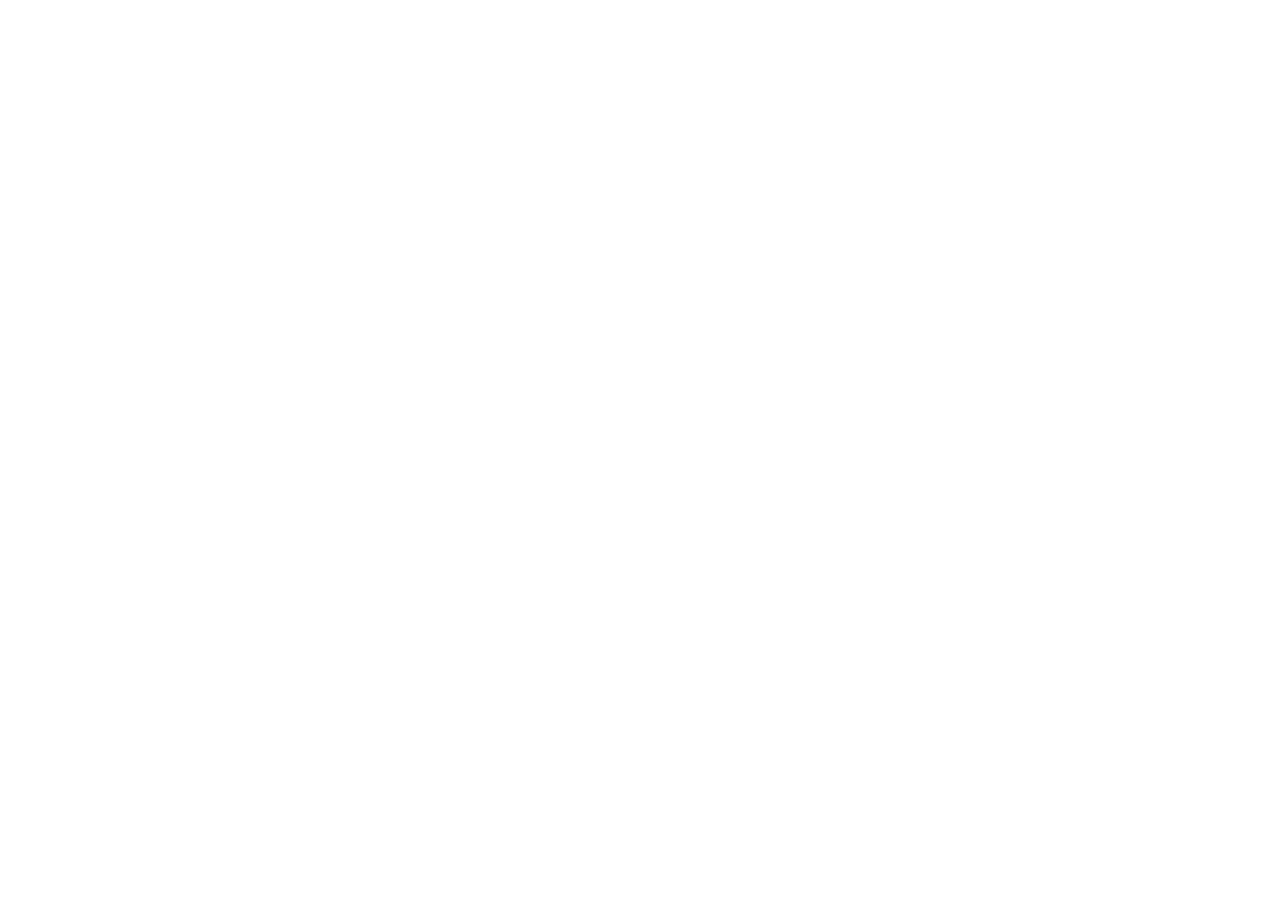
==== commit d1dfdf89: "添加 404" ====
--- a/index.html
+++ b/index.html
@@ -12,7 +12,7 @@
     }
   </style>
   <![endif]-->
-  <script type="module" crossorigin src="/assets/site.b6fa4b6e.js"></script>
+  <script type="module" crossorigin src="/assets/site.6fe70e23.js"></script>
   <link rel="stylesheet" href="/assets/site.03813354.css">
 </head>
 
